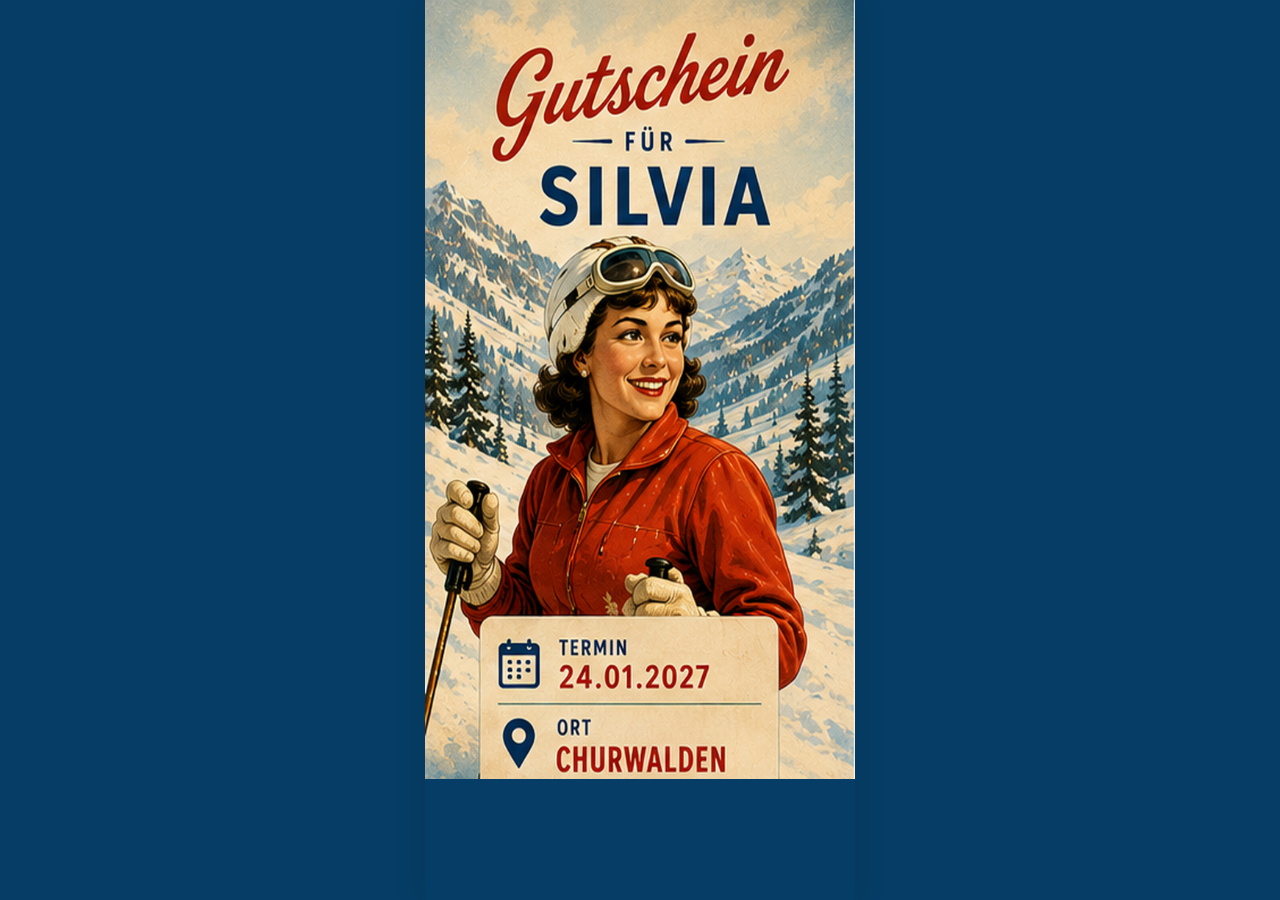
==== index.html @ 6eb2de6f "Add files via upload" ====
<!doctype html>
<html lang="de">
<head>
<meta charset="utf-8">
<meta name="viewport" content="width=device-width,initial-scale=1,viewport-fit=cover,user-scalable=no">
<meta name="theme-color" content="#063d66">
<meta name="apple-mobile-web-app-capable" content="yes">
<meta name="apple-mobile-web-app-status-bar-style" content="black-translucent">
<meta name="apple-mobile-web-app-title" content="Silvias Ski-Gutschein">
<link rel="manifest" href="manifest.webmanifest">
<link rel="apple-touch-icon" href="icons/apple-touch-icon.png">
<title>Ski-Gutschein für Silvia</title>
<style>
*{box-sizing:border-box}html,body{margin:0;width:100%;height:100%;min-height:100dvh;overflow:hidden;background:#063d66;font-family:-apple-system,BlinkMacSystemFont,"Segoe UI",sans-serif;-webkit-user-select:none;user-select:none;-webkit-touch-callout:none}body{overscroll-behavior:none}.app{position:fixed;inset:0;width:100vw;height:100dvh;background:#063d66;display:flex;align-items:flex-start;justify-content:center}.page{position:absolute;inset:0;width:100%;height:100%;display:none;justify-content:center;align-items:flex-start;background:#063d66}.page.active{display:flex}.page img{position:absolute;inset:0;display:block;width:100%;height:100%;min-height:100dvh;object-fit:fill}.tabs{position:fixed;left:0;right:0;bottom:0;height:calc(13.5vh + env(safe-area-inset-bottom,0px));padding-bottom:env(safe-area-inset-bottom,0px);background:#063d66;z-index:5;display:grid;grid-template-columns:repeat(4,1fr)}.tabs button{border:0;background:transparent;padding:0;margin:0;cursor:pointer;-webkit-tap-highlight-color:transparent}.sr{position:absolute;width:1px;height:1px;padding:0;margin:-1px;overflow:hidden;clip:rect(0,0,0,0);white-space:nowrap;border:0}
@media (min-width:700px){.app{max-width:430px;left:50%;transform:translateX(-50%);box-shadow:0 0 30px #0002}.tabs{max-width:430px;left:50%;transform:translateX(-50%)}}
</style>
</head>
<body>
<main class="app" id="app">
<section class="page active" data-page="0"><img src="images/start.jpg" alt="Gutschein für Silvia, 24.01.2027 in Churwalden"></section>
<section class="page" data-page="1"><img src="images/erlebnis.jpg" alt="Dein Ski-Erlebnis"></section>
<section class="page" data-page="2"><img src="images/unterkunft.jpg" alt="Hotel Krone Churwalden, Hauptstraße 155, 7075 Churwalden, Schweiz"></section>
<section class="page" data-page="3"><img src="images/geschenk.jpg" alt="Ein Geschenk für Silvia"></section>
</main>
<nav class="tabs" aria-label="Navigation">
<button data-go="0" aria-label="Start"><span class="sr">Start</span></button><button data-go="1" aria-label="Erlebnis"><span class="sr">Erlebnis</span></button><button data-go="2" aria-label="Unterkunft"><span class="sr">Unterkunft</span></button><button data-go="3" aria-label="Geschenk"><span class="sr">Geschenk</span></button>
</nav>
<script>
const pages=[...document.querySelectorAll('.page')];function go(i){pages.forEach((p,n)=>p.classList.toggle('active',n===i));history.replaceState(null,'','#'+(i+1))}document.querySelectorAll('[data-go]').forEach(b=>b.addEventListener('click',()=>go(+b.dataset.go)));let i=Math.max(0,Math.min(3,(parseInt(location.hash.slice(1))||1)-1));go(i);if('serviceWorker'in navigator)addEventListener('load',()=>navigator.serviceWorker.register('./service-worker.js'));
</script>
</body></html>
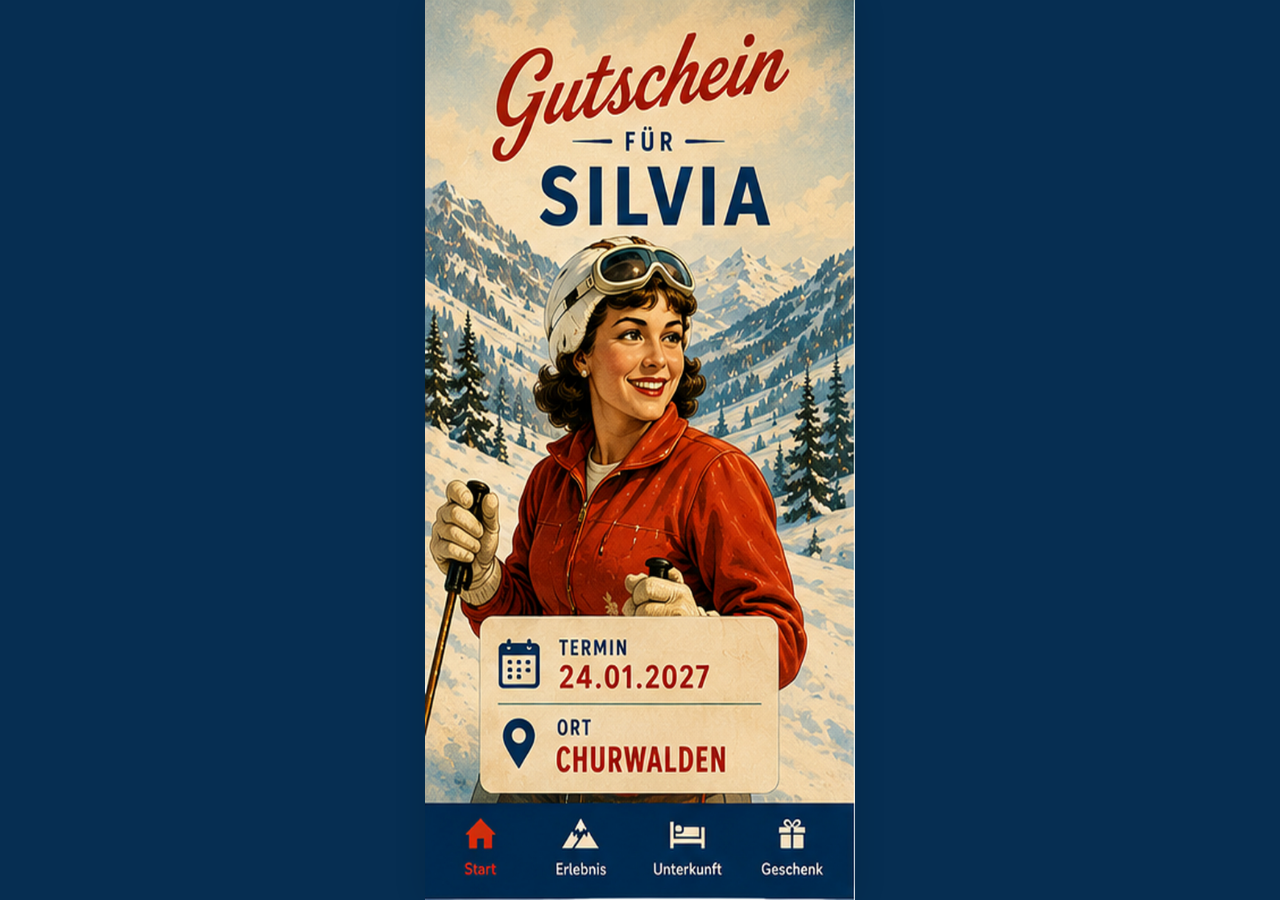
==== commit ec7a9f42: "Add files via upload" ====
--- a/index.html
+++ b/index.html
@@ -11,7 +11,7 @@
 <link rel="apple-touch-icon" href="icons/apple-touch-icon.png">
 <title>Ski-Gutschein für Silvia</title>
 <style>
-*{box-sizing:border-box}html,body{margin:0;width:100%;height:100%;min-height:100dvh;overflow:hidden;background:#063d66;font-family:-apple-system,BlinkMacSystemFont,"Segoe UI",sans-serif;-webkit-user-select:none;user-select:none;-webkit-touch-callout:none}body{overscroll-behavior:none}.app{position:fixed;inset:0;width:100vw;height:100dvh;background:#063d66;display:flex;align-items:flex-start;justify-content:center}.page{position:absolute;inset:0;width:100%;height:100%;display:none;justify-content:center;align-items:flex-start;background:#063d66}.page.active{display:flex}.page img{position:absolute;inset:0;display:block;width:100%;height:100%;min-height:100dvh;object-fit:fill}.tabs{position:fixed;left:0;right:0;bottom:0;height:calc(13.5vh + env(safe-area-inset-bottom,0px));padding-bottom:env(safe-area-inset-bottom,0px);background:#063d66;z-index:5;display:grid;grid-template-columns:repeat(4,1fr)}.tabs button{border:0;background:transparent;padding:0;margin:0;cursor:pointer;-webkit-tap-highlight-color:transparent}.sr{position:absolute;width:1px;height:1px;padding:0;margin:-1px;overflow:hidden;clip:rect(0,0,0,0);white-space:nowrap;border:0}
+*{box-sizing:border-box}html,body{margin:0;width:100%;height:100%;overflow:hidden;background:#062e52;font-family:-apple-system,BlinkMacSystemFont,"Segoe UI",sans-serif;-webkit-user-select:none;user-select:none;-webkit-touch-callout:none}body{overscroll-behavior:none}.app{position:fixed;inset:0;background:#062e52;display:flex;align-items:flex-start;justify-content:center}.page{position:absolute;inset:0;display:none;justify-content:center;align-items:flex-start;background:#062e52}.page.active{display:flex}.page img{display:block;width:100%;height:100%;object-fit:fill}.tabs{position:fixed;left:0;right:0;bottom:env(safe-area-inset-bottom,0);height:13.5vh;z-index:5;display:grid;grid-template-columns:repeat(4,1fr)}.tabs button{border:0;background:transparent;padding:0;margin:0;cursor:pointer;-webkit-tap-highlight-color:transparent}.sr{position:absolute;width:1px;height:1px;padding:0;margin:-1px;overflow:hidden;clip:rect(0,0,0,0);white-space:nowrap;border:0}
 @media (min-width:700px){.app{max-width:430px;left:50%;transform:translateX(-50%);box-shadow:0 0 30px #0002}.tabs{max-width:430px;left:50%;transform:translateX(-50%)}}
 </style>
 </head>
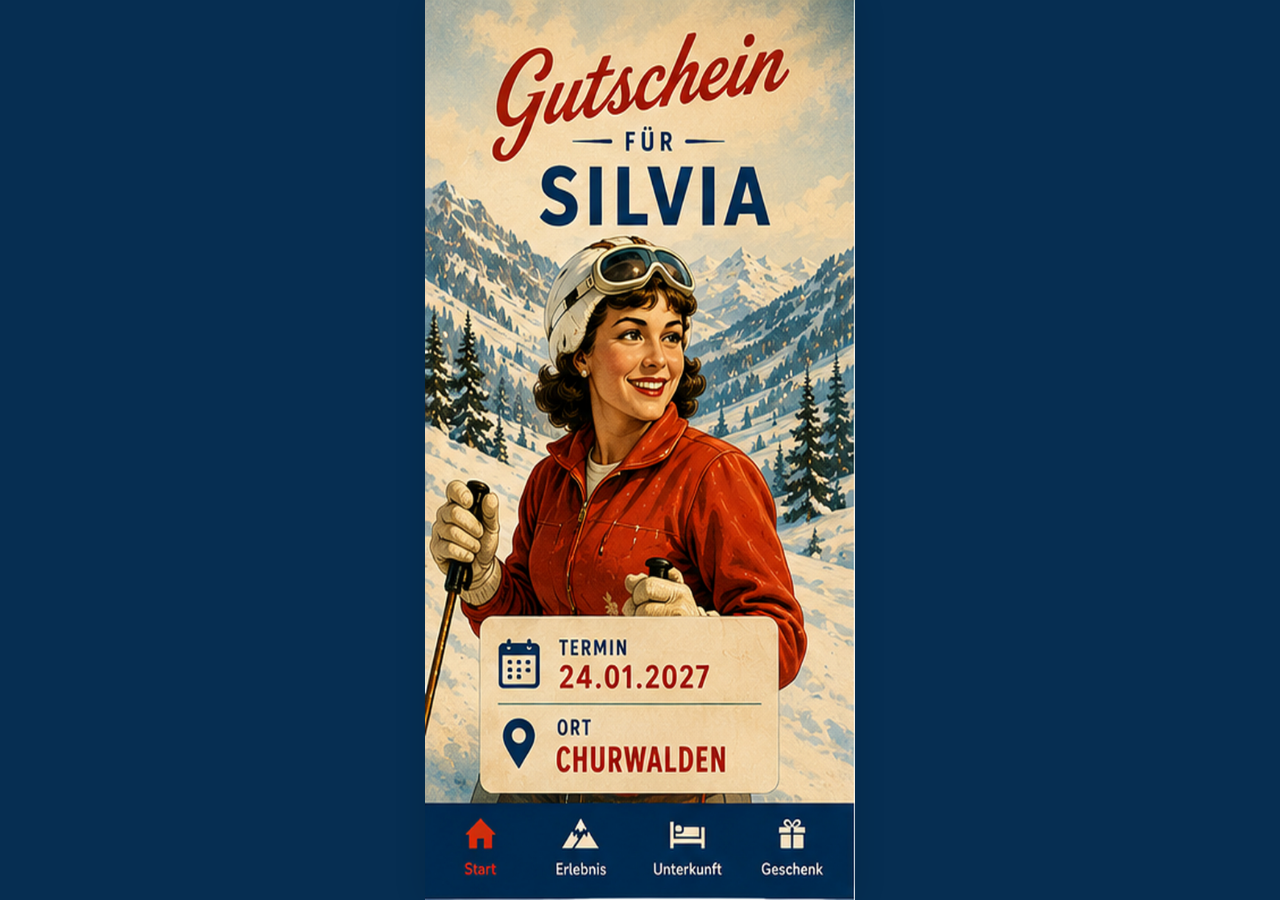
==== commit ae2df4d8: "Add files via upload" ====
--- a/index.html
+++ b/index.html
@@ -11,7 +11,7 @@
 <link rel="apple-touch-icon" href="icons/apple-touch-icon.png">
 <title>Ski-Gutschein für Silvia</title>
 <style>
-*{box-sizing:border-box}html,body{margin:0;width:100%;height:100%;overflow:hidden;background:#062e52;font-family:-apple-system,BlinkMacSystemFont,"Segoe UI",sans-serif;-webkit-user-select:none;user-select:none;-webkit-touch-callout:none}body{overscroll-behavior:none}.app{position:fixed;inset:0;background:#062e52;display:flex;align-items:flex-start;justify-content:center}.page{position:absolute;inset:0;display:none;justify-content:center;align-items:flex-start;background:#062e52}.page.active{display:flex}.page img{display:block;width:100%;height:100%;object-fit:fill}.tabs{position:fixed;left:0;right:0;bottom:env(safe-area-inset-bottom,0);height:13.5vh;z-index:5;display:grid;grid-template-columns:repeat(4,1fr)}.tabs button{border:0;background:transparent;padding:0;margin:0;cursor:pointer;-webkit-tap-highlight-color:transparent}.sr{position:absolute;width:1px;height:1px;padding:0;margin:-1px;overflow:hidden;clip:rect(0,0,0,0);white-space:nowrap;border:0}
+*{box-sizing:border-box}html,body{margin:0;width:100%;height:100%;height:100dvh;min-height:100dvh;overflow:hidden;background:#062e52;font-family:-apple-system,BlinkMacSystemFont,"Segoe UI",sans-serif;-webkit-user-select:none;user-select:none;-webkit-touch-callout:none}body{position:fixed;inset:0;overscroll-behavior:none}.app{position:fixed;left:0;top:0;width:100%;height:100vh;height:100dvh;background:#062e52;overflow:hidden}.page{position:absolute;left:0;top:0;width:100%;height:100vh;height:100dvh;display:none;background:#062e52;overflow:hidden}.page.active{display:block}.page img{position:absolute;inset:0;display:block;width:100%;height:100%;min-height:100%;object-fit:fill}.tabs{position:fixed;left:0;right:0;bottom:0;height:calc(13.5dvh + env(safe-area-inset-bottom,0px));padding-bottom:env(safe-area-inset-bottom,0px);z-index:5;display:grid;grid-template-columns:repeat(4,1fr)}.tabs button{border:0;background:transparent;padding:0;margin:0;cursor:pointer;-webkit-tap-highlight-color:transparent}.sr{position:absolute;width:1px;height:1px;padding:0;margin:-1px;overflow:hidden;clip:rect(0,0,0,0);white-space:nowrap;border:0}
 @media (min-width:700px){.app{max-width:430px;left:50%;transform:translateX(-50%);box-shadow:0 0 30px #0002}.tabs{max-width:430px;left:50%;transform:translateX(-50%)}}
 </style>
 </head>
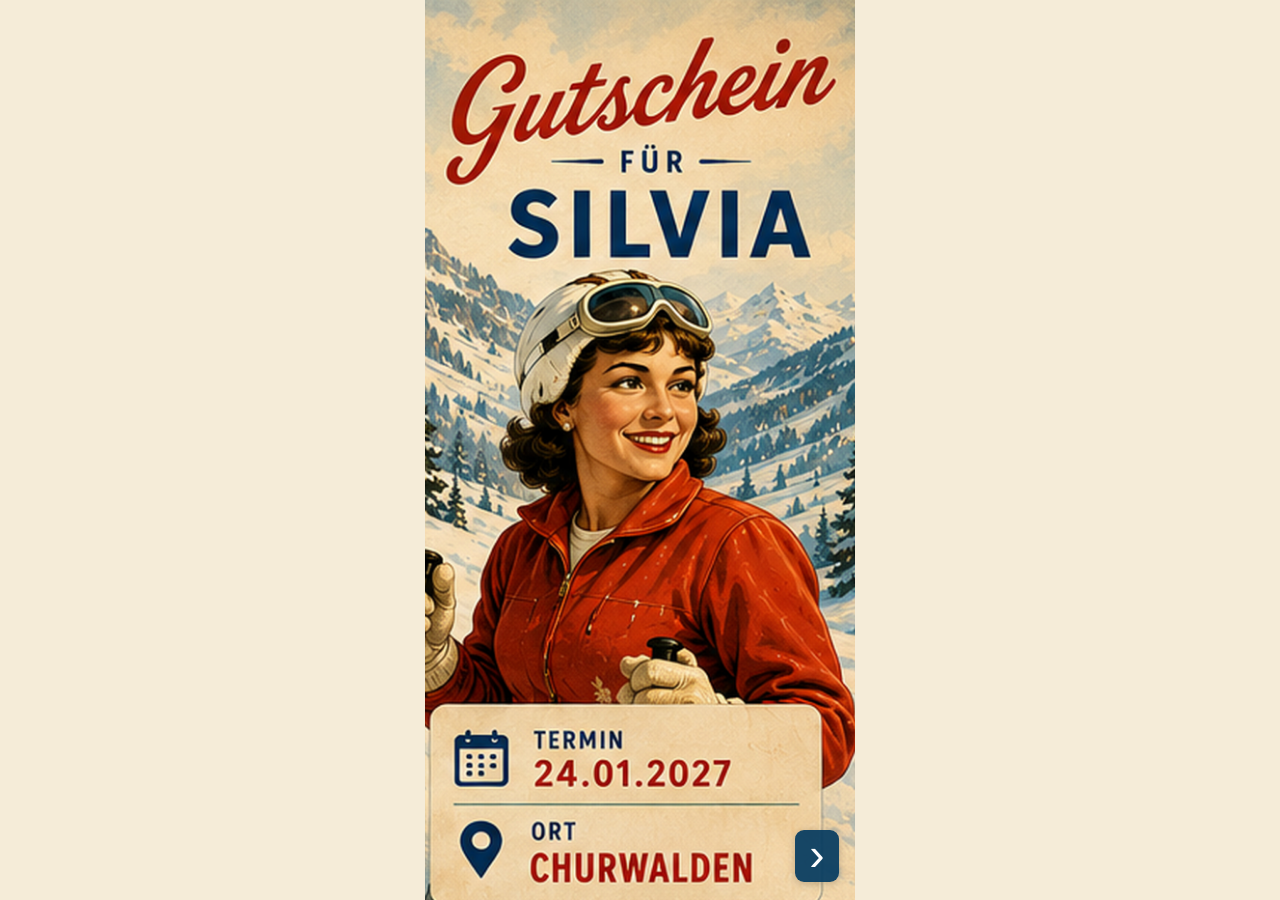
==== commit e3fe0a2b: "Add files via upload" ====
--- a/index.html
+++ b/index.html
@@ -3,7 +3,7 @@
 <head>
 <meta charset="utf-8">
 <meta name="viewport" content="width=device-width,initial-scale=1,viewport-fit=cover,user-scalable=no">
-<meta name="theme-color" content="#063d66">
+<meta name="theme-color" content="#9dbbc0">
 <meta name="apple-mobile-web-app-capable" content="yes">
 <meta name="apple-mobile-web-app-status-bar-style" content="black-translucent">
 <meta name="apple-mobile-web-app-title" content="Silvias Ski-Gutschein">
@@ -11,21 +11,32 @@
 <link rel="apple-touch-icon" href="icons/apple-touch-icon.png">
 <title>Ski-Gutschein für Silvia</title>
 <style>
-*{box-sizing:border-box}html,body{margin:0;width:100%;height:100%;height:100dvh;min-height:100dvh;overflow:hidden;background:#062e52;font-family:-apple-system,BlinkMacSystemFont,"Segoe UI",sans-serif;-webkit-user-select:none;user-select:none;-webkit-touch-callout:none}body{position:fixed;inset:0;overscroll-behavior:none}.app{position:fixed;left:0;top:0;width:100%;height:100vh;height:100dvh;background:#062e52;overflow:hidden}.page{position:absolute;left:0;top:0;width:100%;height:100vh;height:100dvh;display:none;background:#062e52;overflow:hidden}.page.active{display:block}.page img{position:absolute;inset:0;display:block;width:100%;height:100%;min-height:100%;object-fit:fill}.tabs{position:fixed;left:0;right:0;bottom:0;height:calc(13.5dvh + env(safe-area-inset-bottom,0px));padding-bottom:env(safe-area-inset-bottom,0px);z-index:5;display:grid;grid-template-columns:repeat(4,1fr)}.tabs button{border:0;background:transparent;padding:0;margin:0;cursor:pointer;-webkit-tap-highlight-color:transparent}.sr{position:absolute;width:1px;height:1px;padding:0;margin:-1px;overflow:hidden;clip:rect(0,0,0,0);white-space:nowrap;border:0}
-@media (min-width:700px){.app{max-width:430px;left:50%;transform:translateX(-50%);box-shadow:0 0 30px #0002}.tabs{max-width:430px;left:50%;transform:translateX(-50%)}}
+*{box-sizing:border-box}
+html,body{margin:0;width:100%;height:100%;overflow:hidden;background:#f5ecd8;-webkit-user-select:none;user-select:none;-webkit-touch-callout:none}
+body{overscroll-behavior:none}
+.app,.page{position:fixed;inset:0;width:100%;height:100%;height:100dvh}
+.page{display:none;background:#f5ecd8;overflow:hidden}
+.page.active{display:block}
+.page img{position:absolute;inset:0;width:100%;height:100%;object-fit:cover;object-position:center;display:block}
+.arrow{position:fixed;z-index:10;bottom:calc(env(safe-area-inset-bottom,0px) + 18px);width:44px;height:52px;border:0;border-radius:9px;background:rgba(4,58,96,.92);color:#fff;font:300 46px/44px -apple-system,BlinkMacSystemFont,"Segoe UI",sans-serif;padding:0 0 5px;display:flex;align-items:center;justify-content:center;cursor:pointer;-webkit-tap-highlight-color:transparent;box-shadow:0 2px 8px #0003}
+.arrow.prev{left:16px}.arrow.next{right:16px}.arrow[hidden]{display:none}
+@media(min-width:700px){.app,.page{max-width:430px;left:50%;right:auto;transform:translateX(-50%)}.arrow.prev{left:calc(50% - 199px)}.arrow.next{right:calc(50% - 199px)}}
 </style>
 </head>
 <body>
-<main class="app" id="app">
-<section class="page active" data-page="0"><img src="images/start.jpg" alt="Gutschein für Silvia, 24.01.2027 in Churwalden"></section>
-<section class="page" data-page="1"><img src="images/erlebnis.jpg" alt="Dein Ski-Erlebnis"></section>
-<section class="page" data-page="2"><img src="images/unterkunft.jpg" alt="Hotel Krone Churwalden, Hauptstraße 155, 7075 Churwalden, Schweiz"></section>
-<section class="page" data-page="3"><img src="images/geschenk.jpg" alt="Ein Geschenk für Silvia"></section>
+<main class="app">
+<section class="page active"><img src="images/start.jpg" alt="Gutschein für Silvia, 24.01.2027 in Churwalden"></section>
+<section class="page"><img src="images/erlebnis.jpg" alt="Dein Ski-Erlebnis"></section>
+<section class="page"><img src="images/unterkunft.jpg" alt="Hotel Krone Churwalden, Hauptstraße 155, 7075 Churwalden, Schweiz"></section>
+<section class="page"><img src="images/geschenk.jpg" alt="Ein Geschenk für Silvia"></section>
 </main>
-<nav class="tabs" aria-label="Navigation">
-<button data-go="0" aria-label="Start"><span class="sr">Start</span></button><button data-go="1" aria-label="Erlebnis"><span class="sr">Erlebnis</span></button><button data-go="2" aria-label="Unterkunft"><span class="sr">Unterkunft</span></button><button data-go="3" aria-label="Geschenk"><span class="sr">Geschenk</span></button>
-</nav>
+<button class="arrow prev" id="prev" aria-label="Zurück">‹</button>
+<button class="arrow next" id="next" aria-label="Weiter">›</button>
 <script>
-const pages=[...document.querySelectorAll('.page')];function go(i){pages.forEach((p,n)=>p.classList.toggle('active',n===i));history.replaceState(null,'','#'+(i+1))}document.querySelectorAll('[data-go]').forEach(b=>b.addEventListener('click',()=>go(+b.dataset.go)));let i=Math.max(0,Math.min(3,(parseInt(location.hash.slice(1))||1)-1));go(i);if('serviceWorker'in navigator)addEventListener('load',()=>navigator.serviceWorker.register('./service-worker.js'));
+const pages=[...document.querySelectorAll('.page')],prev=document.getElementById('prev'),next=document.getElementById('next');
+let current=Math.max(0,Math.min(3,(parseInt(location.hash.slice(1))||1)-1));
+function go(i){current=Math.max(0,Math.min(3,i));pages.forEach((p,n)=>p.classList.toggle('active',n===current));prev.hidden=current===0;next.hidden=current===3;history.replaceState(null,'','#'+(current+1))}
+prev.addEventListener('click',()=>go(current-1));next.addEventListener('click',()=>go(current+1));go(current);
+if('serviceWorker'in navigator)addEventListener('load',()=>navigator.serviceWorker.register('./service-worker.js'));
 </script>
 </body></html>
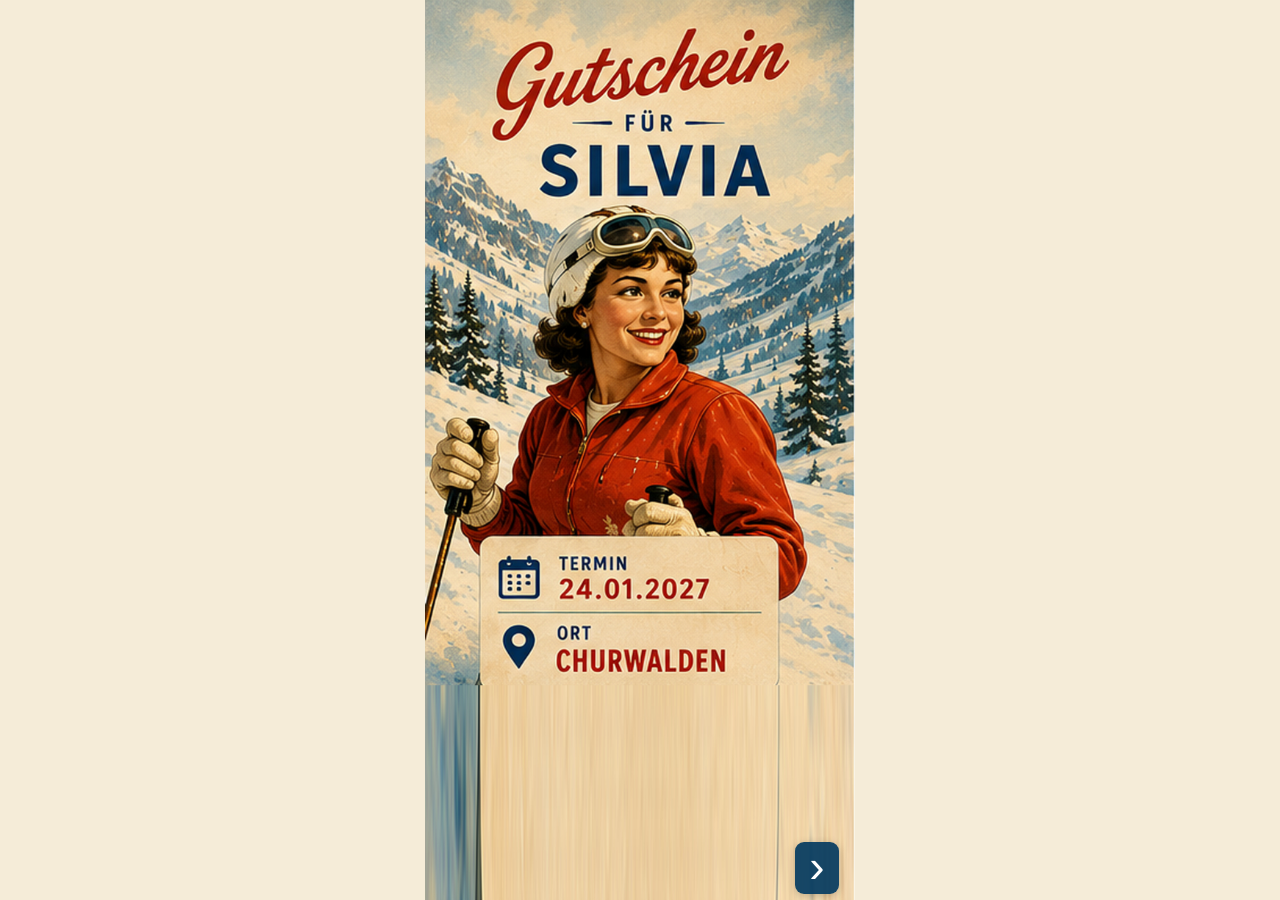
==== commit 6a4f810b: "Add files via upload" ====
--- a/index.html
+++ b/index.html
@@ -17,8 +17,8 @@
 .app,.page{position:fixed;inset:0;width:100%;height:100%;height:100dvh}
 .page{display:none;background:#f5ecd8;overflow:hidden}
 .page.active{display:block}
-.page img{position:absolute;inset:0;width:100%;height:100%;object-fit:cover;object-position:center;display:block}
-.arrow{position:fixed;z-index:10;bottom:calc(env(safe-area-inset-bottom,0px) + 18px);width:44px;height:52px;border:0;border-radius:9px;background:rgba(4,58,96,.92);color:#fff;font:300 46px/44px -apple-system,BlinkMacSystemFont,"Segoe UI",sans-serif;padding:0 0 5px;display:flex;align-items:center;justify-content:center;cursor:pointer;-webkit-tap-highlight-color:transparent;box-shadow:0 2px 8px #0003}
+.page img{position:absolute;inset:0;width:100%;height:100%;object-fit:cover;object-position:center top;display:block}
+.arrow{position:fixed;z-index:10;bottom:calc(env(safe-area-inset-bottom,0px) + 6px);width:44px;height:52px;border:0;border-radius:9px;background:rgba(4,58,96,.92);color:#fff;font:300 46px/44px -apple-system,BlinkMacSystemFont,"Segoe UI",sans-serif;padding:0 0 5px;display:flex;align-items:center;justify-content:center;cursor:pointer;-webkit-tap-highlight-color:transparent;box-shadow:0 2px 8px #0003}
 .arrow.prev{left:16px}.arrow.next{right:16px}.arrow[hidden]{display:none}
 @media(min-width:700px){.app,.page{max-width:430px;left:50%;right:auto;transform:translateX(-50%)}.arrow.prev{left:calc(50% - 199px)}.arrow.next{right:calc(50% - 199px)}}
 </style>
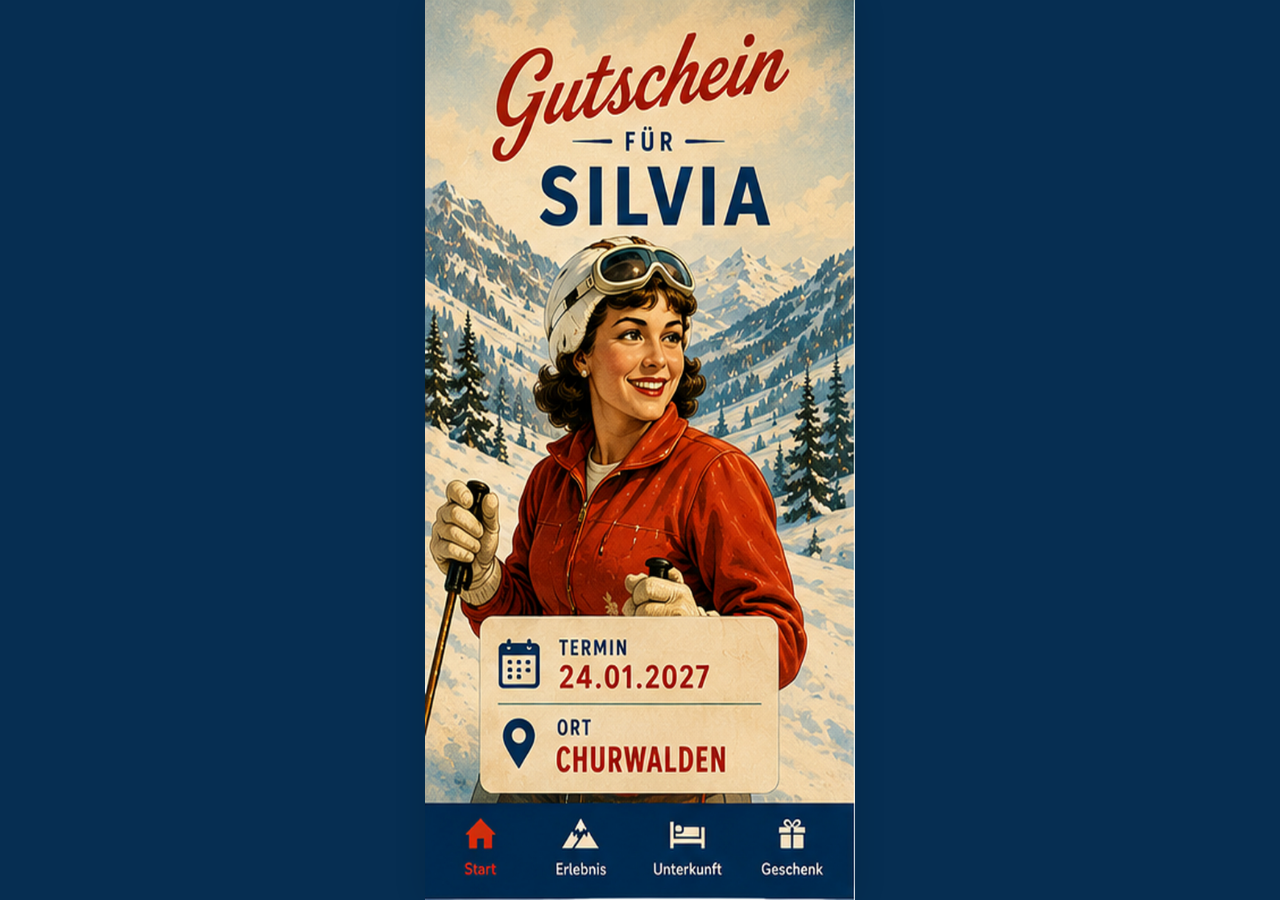
==== commit 064f3607: "Add files via upload" ====
--- a/index.html
+++ b/index.html
@@ -3,7 +3,7 @@
 <head>
 <meta charset="utf-8">
 <meta name="viewport" content="width=device-width,initial-scale=1,viewport-fit=cover,user-scalable=no">
-<meta name="theme-color" content="#9dbbc0">
+<meta name="theme-color" content="#063d66">
 <meta name="apple-mobile-web-app-capable" content="yes">
 <meta name="apple-mobile-web-app-status-bar-style" content="black-translucent">
 <meta name="apple-mobile-web-app-title" content="Silvias Ski-Gutschein">
@@ -11,32 +11,21 @@
 <link rel="apple-touch-icon" href="icons/apple-touch-icon.png">
 <title>Ski-Gutschein für Silvia</title>
 <style>
-*{box-sizing:border-box}
-html,body{margin:0;width:100%;height:100%;overflow:hidden;background:#f5ecd8;-webkit-user-select:none;user-select:none;-webkit-touch-callout:none}
-body{overscroll-behavior:none}
-.app,.page{position:fixed;inset:0;width:100%;height:100%;height:100dvh}
-.page{display:none;background:#f5ecd8;overflow:hidden}
-.page.active{display:block}
-.page img{position:absolute;inset:0;width:100%;height:100%;object-fit:cover;object-position:center top;display:block}
-.arrow{position:fixed;z-index:10;bottom:calc(env(safe-area-inset-bottom,0px) + 6px);width:44px;height:52px;border:0;border-radius:9px;background:rgba(4,58,96,.92);color:#fff;font:300 46px/44px -apple-system,BlinkMacSystemFont,"Segoe UI",sans-serif;padding:0 0 5px;display:flex;align-items:center;justify-content:center;cursor:pointer;-webkit-tap-highlight-color:transparent;box-shadow:0 2px 8px #0003}
-.arrow.prev{left:16px}.arrow.next{right:16px}.arrow[hidden]{display:none}
-@media(min-width:700px){.app,.page{max-width:430px;left:50%;right:auto;transform:translateX(-50%)}.arrow.prev{left:calc(50% - 199px)}.arrow.next{right:calc(50% - 199px)}}
+*{box-sizing:border-box}html,body{margin:0;width:100%;height:100%;min-height:100%;overflow:hidden;background:#062e52;font-family:-apple-system,BlinkMacSystemFont,"Segoe UI",sans-serif;-webkit-user-select:none;user-select:none;-webkit-touch-callout:none}body{position:fixed;inset:0;overscroll-behavior:none}.app{position:fixed;left:0;top:0;width:100%;height:calc(100dvh + env(safe-area-inset-bottom,0px));background:#062e52;overflow:hidden}.page{position:absolute;left:0;top:0;width:100%;height:calc(100dvh + env(safe-area-inset-bottom,0px));display:none;background:#062e52;overflow:hidden}.page.active{display:block}.page img{position:absolute;inset:0;display:block;width:100%;height:100%;min-height:100%;object-fit:fill}.tabs{position:fixed;left:0;right:0;bottom:0;height:calc(13.5dvh + env(safe-area-inset-bottom,0px));padding-bottom:env(safe-area-inset-bottom,0px);z-index:5;display:grid;grid-template-columns:repeat(4,1fr)}.tabs button{border:0;background:transparent;padding:0;margin:0;cursor:pointer;-webkit-tap-highlight-color:transparent}.sr{position:absolute;width:1px;height:1px;padding:0;margin:-1px;overflow:hidden;clip:rect(0,0,0,0);white-space:nowrap;border:0}
+@media (min-width:700px){.app{max-width:430px;left:50%;transform:translateX(-50%);box-shadow:0 0 30px #0002}.tabs{max-width:430px;left:50%;transform:translateX(-50%)}}
 </style>
 </head>
 <body>
-<main class="app">
-<section class="page active"><img src="images/start.jpg" alt="Gutschein für Silvia, 24.01.2027 in Churwalden"></section>
-<section class="page"><img src="images/erlebnis.jpg" alt="Dein Ski-Erlebnis"></section>
-<section class="page"><img src="images/unterkunft.jpg" alt="Hotel Krone Churwalden, Hauptstraße 155, 7075 Churwalden, Schweiz"></section>
-<section class="page"><img src="images/geschenk.jpg" alt="Ein Geschenk für Silvia"></section>
+<main class="app" id="app">
+<section class="page active" data-page="0"><img src="images/start.jpg" alt="Gutschein für Silvia, 24.01.2027 in Churwalden"></section>
+<section class="page" data-page="1"><img src="images/erlebnis.jpg" alt="Dein Ski-Erlebnis"></section>
+<section class="page" data-page="2"><img src="images/unterkunft.jpg" alt="Hotel Krone Churwalden, Hauptstraße 155, 7075 Churwalden, Schweiz"></section>
+<section class="page" data-page="3"><img src="images/geschenk.jpg" alt="Ein Geschenk für Silvia"></section>
 </main>
-<button class="arrow prev" id="prev" aria-label="Zurück">‹</button>
-<button class="arrow next" id="next" aria-label="Weiter">›</button>
+<nav class="tabs" aria-label="Navigation">
+<button data-go="0" aria-label="Start"><span class="sr">Start</span></button><button data-go="1" aria-label="Erlebnis"><span class="sr">Erlebnis</span></button><button data-go="2" aria-label="Unterkunft"><span class="sr">Unterkunft</span></button><button data-go="3" aria-label="Geschenk"><span class="sr">Geschenk</span></button>
+</nav>
 <script>
-const pages=[...document.querySelectorAll('.page')],prev=document.getElementById('prev'),next=document.getElementById('next');
-let current=Math.max(0,Math.min(3,(parseInt(location.hash.slice(1))||1)-1));
-function go(i){current=Math.max(0,Math.min(3,i));pages.forEach((p,n)=>p.classList.toggle('active',n===current));prev.hidden=current===0;next.hidden=current===3;history.replaceState(null,'','#'+(current+1))}
-prev.addEventListener('click',()=>go(current-1));next.addEventListener('click',()=>go(current+1));go(current);
-if('serviceWorker'in navigator)addEventListener('load',()=>navigator.serviceWorker.register('./service-worker.js'));
+const pages=[...document.querySelectorAll('.page')];function go(i){pages.forEach((p,n)=>p.classList.toggle('active',n===i));history.replaceState(null,'','#'+(i+1))}document.querySelectorAll('[data-go]').forEach(b=>b.addEventListener('click',()=>go(+b.dataset.go)));let i=Math.max(0,Math.min(3,(parseInt(location.hash.slice(1))||1)-1));go(i);if('serviceWorker'in navigator)addEventListener('load',()=>navigator.serviceWorker.register('./service-worker.js'));
 </script>
 </body></html>
